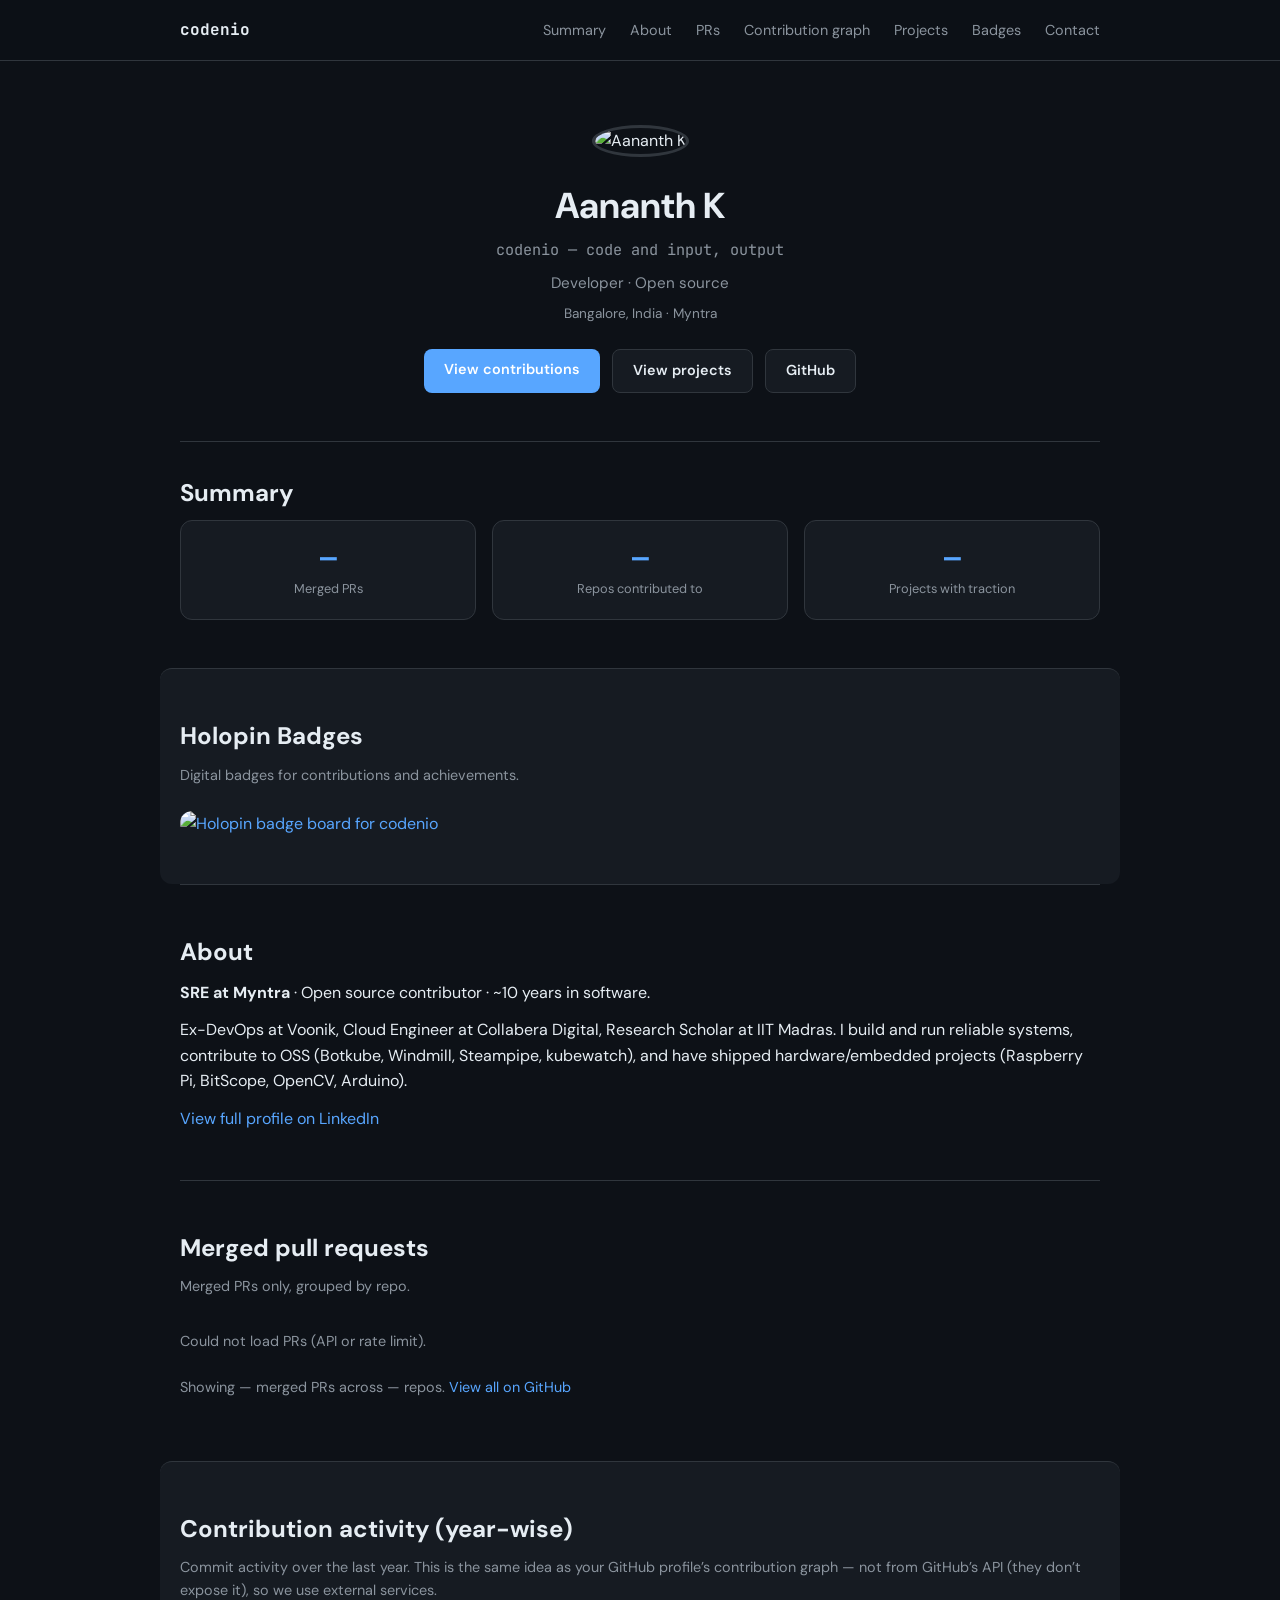
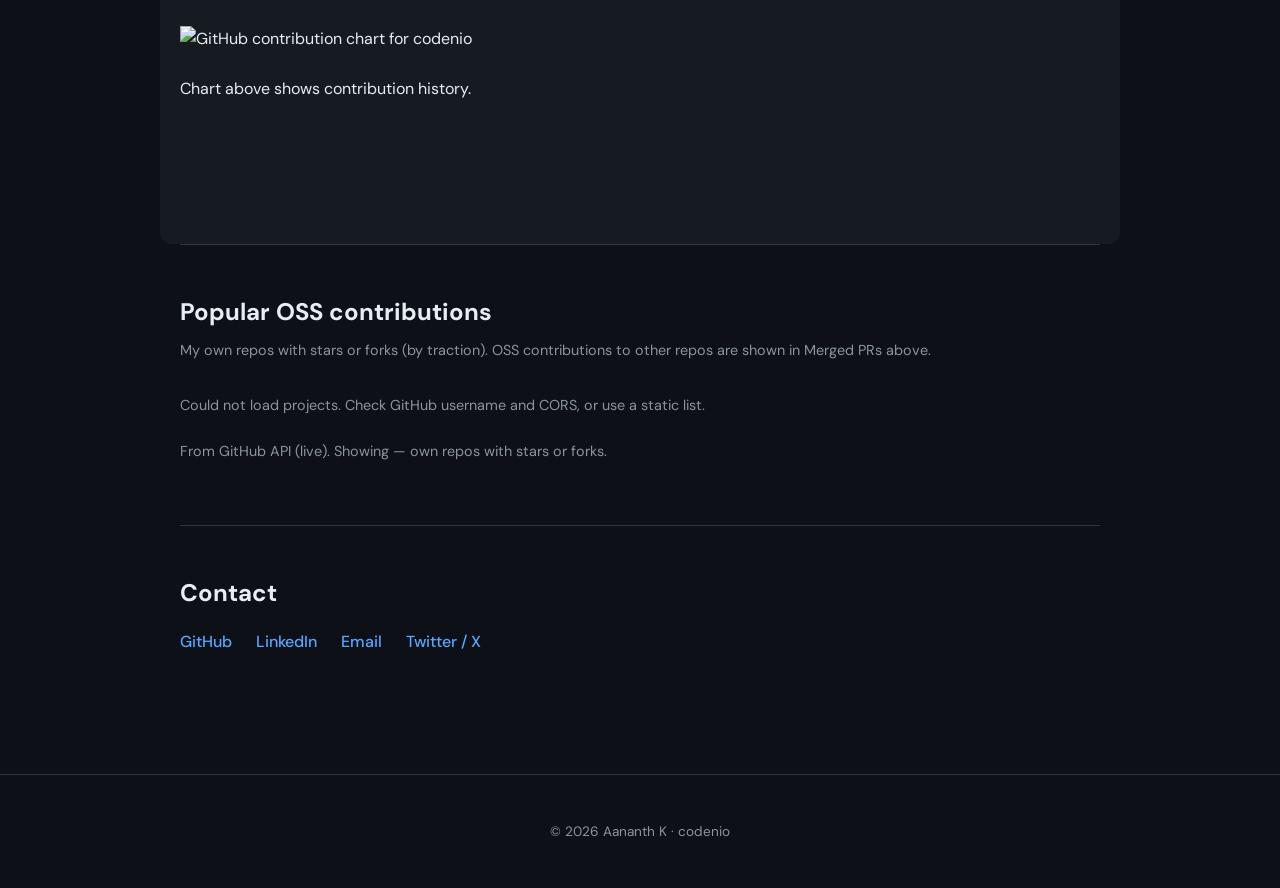
==== index.html @ a26b0956 "Update Github Pages" ====
<!DOCTYPE html>
<html lang="en">
<head>
  <meta charset="UTF-8" />
  <meta name="viewport" content="width=device-width, initial-scale=1.0" />
  <title>Aananth K | Portfolio</title>
  <meta name="description" content="Aananth K - codenio. Code and input, output. Developer portfolio with projects and GitHub contributions." />
  <link rel="stylesheet" href="styles.css" />
  <link rel="preconnect" href="https://fonts.googleapis.com" />
  <link rel="preconnect" href="https://fonts.gstatic.com" crossorigin />
  <link href="https://fonts.googleapis.com/css2?family=DM+Sans:ital,opsz,wght@0,9..40,400;0,9..40,600;0,9..40,700;1,9..40,400&family=JetBrains+Mono:wght@400;500&display=swap" rel="stylesheet" />
</head>
<body>
  <header class="header">
    <nav class="nav">
      <a href="#home" class="nav-logo">codenio</a>
      <ul class="nav-links">
        <li><a href="#summary">Summary</a></li>
        <li><a href="#about">About</a></li>
        <li><a href="#pull-requests">PRs</a></li>
        <li><a href="#contributions">Contribution graph</a></li>
        <li><a href="#projects">Projects</a></li>
        <li><a href="#holopin-badges">Badges</a></li>
        <li><a href="#contact">Contact</a></li>
      </ul>
      <button class="nav-toggle" aria-label="Toggle menu">
        <span></span><span></span><span></span>
      </button>
    </nav>
  </header>

  <main>
    <section id="home" class="hero">
      <div class="hero-avatar-wrap">
        <img id="avatar" src="https://avatars.githubusercontent.com/u/30741615?v=4" alt="Aananth K" class="hero-avatar" />
      </div>
      <h1 class="hero-title"><span id="hero-name">Aananth K</span></h1>
      <p class="hero-tagline">codenio — code and input, output</p>
      <p class="hero-bio" id="hero-bio">Loading...</p>
      <p class="hero-meta" id="hero-meta"></p>
      <div class="hero-cta">
        <a href="#pull-requests" class="btn btn-primary">View contributions</a>
        <a href="#projects" class="btn btn-ghost">View projects</a>
        <a href="https://github.com/codenio" target="_blank" rel="noopener" class="btn btn-ghost">GitHub</a>
      </div>
    </section>

    <section id="summary" class="section summary-section">
      <h2 class="section-title">Summary</h2>
      <div class="summary-infographic">
        <a href="#pull-requests" class="summary-card">
          <span class="summary-card-value" id="summary-pr-count">—</span>
          <span class="summary-card-label">Merged PRs</span>
        </a>
        <a href="#pull-requests" class="summary-card">
          <span class="summary-card-value" id="summary-pr-repos">—</span>
          <span class="summary-card-label">Repos contributed to</span>
        </a>
        <a href="#projects" class="summary-card">
          <span class="summary-card-value" id="summary-project-count">—</span>
          <span class="summary-card-label">Projects with traction</span>
        </a>
      </div>
    </section>

    <section id="holopin-badges" class="section section--dark">
      <h2 class="section-title">Holopin Badges</h2>
      <p class="section-desc">Digital badges for contributions and achievements.</p>
      <a href="https://holopin.io/@codenio" target="_blank" rel="noopener" class="holopin-wrap">
        <img src="https://holopin.io/api/user/board?user=codenio" alt="Holopin badge board for codenio" class="holopin-board" />
      </a>
    </section>

    <section id="about" class="section">
      <h2 class="section-title">About</h2>
      <div class="about-content">
        <p><strong>SRE at Myntra</strong> · Open source contributor · ~10 years in software.</p>
        <p>Ex-DevOps at Voonik, Cloud Engineer at Collabera Digital, Research Scholar at IIT Madras. I build and run reliable systems, contribute to OSS (Botkube, Windmill, Steampipe, kubewatch), and have shipped hardware/embedded projects (Raspberry Pi, BitScope, OpenCV, Arduino).</p>
        <p><a href="https://www.linkedin.com/in/codenio/" target="_blank" rel="noopener">View full profile on LinkedIn</a></p>
      </div>
    </section>

    <section id="pull-requests" class="section">
      <h2 class="section-title">Merged pull requests</h2>
      <p class="section-desc">Merged PRs only, grouped by repo.</p>
      <div id="pr-grid" class="pr-grouped">
        <div class="projects-loading">Loading merged PRs…</div>
      </div>
      <p class="projects-note">Showing <span id="pr-count">—</span> merged PRs across <span id="pr-repo-count">—</span> repos. <a href="https://github.com/search?q=is%3Apr+is%3Amerged+author%3Acodenio&type=pullrequests" target="_blank" rel="noopener">View all on GitHub</a></p>
    </section>

    <section id="contributions" class="section section--dark">
      <h2 class="section-title">Contribution activity (year-wise)</h2>
      <p class="section-desc">Commit activity over the last year. This is the same idea as your GitHub profile’s contribution graph — not from GitHub’s API (they don’t expose it), so we use external services.</p>
      <div class="contrib-chart-wrap">
        <img src="https://ghchart.rshah.org/codenio" alt="GitHub contribution chart for codenio" class="contrib-chart" />
      </div>
      <div class="contrib-calendar" id="contrib-calendar">
        <p class="contrib-loading">Loading contribution calendar…</p>
      </div>
    </section>

    <section id="projects" class="section">
      <h2 class="section-title">Popular OSS contributions</h2>
      <p class="section-desc">My own repos with stars or forks (by traction). OSS contributions to other repos are shown in Merged PRs above.</p>
      <div id="projects-grid" class="projects-grid">
        <div class="projects-loading">Loading repos…</div>
      </div>
      <p class="projects-note">From GitHub API (live). Showing <span id="repo-count">—</span> own repos with stars or forks.</p>
    </section>

    <section id="contact" class="section">
      <h2 class="section-title">Contact</h2>
      <div class="contact-links">
        <a href="https://github.com/codenio" target="_blank" rel="noopener" class="contact-link">GitHub</a>
        <a href="https://www.linkedin.com/in/codenio/" target="_blank" rel="noopener" class="contact-link">LinkedIn</a>
        <a href="mailto:aananthk.mail@gmail.com" class="contact-link">Email</a>
        <a href="https://twitter.com/codenios" target="_blank" rel="noopener" class="contact-link">Twitter / X</a>
      </div>
    </section>
  </main>

  <footer class="footer">
    <p>© <span id="year"></span> Aananth K · codenio</p>
  </footer>

  <script src="script.js"></script>
  <script src="https://unpkg.com/github-calendar@latest/dist/github-calendar.min.js"></script>
  <link rel="stylesheet" href="https://unpkg.com/github-calendar@latest/dist/github-calendar-responsive.css" />
  <script>
    document.addEventListener('DOMContentLoaded', function () {
      if (typeof GitHubCalendar === 'function') {
        GitHubCalendar('#contrib-calendar', 'codenio', { responsive: true, tooltip: true });
      } else {
        document.getElementById('contrib-calendar').innerHTML = '<p>Chart above shows contribution history.</p>';
      }
    });
  </script>
</body>
</html>
---- styles.css ----
/* ----- Variables ----- */
:root {
  --bg: #0d1117;
  --bg-card: #161b22;
  --bg-card-hover: #21262d;
  --border: #30363d;
  --text: #e6edf3;
  --text-muted: #8b949e;
  --accent: #58a6ff;
  --accent-soft: rgba(88, 166, 255, 0.15);
  --green: #3fb950;
  --font-sans: 'DM Sans', system-ui, sans-serif;
  --font-mono: 'JetBrains Mono', monospace;
  --radius: 12px;
  --radius-sm: 8px;
  --header-h: 60px;
}

/* ----- Reset & base ----- */
*, *::before, *::after { box-sizing: border-box; }
html { scroll-behavior: smooth; }
body {
  margin: 0;
  font-family: var(--font-sans);
  font-size: 1rem;
  line-height: 1.6;
  color: var(--text);
  background: var(--bg);
  -webkit-font-smoothing: antialiased;
}

a { color: var(--accent); text-decoration: none; }
a:hover { text-decoration: underline; }

/* ----- Header ----- */
.header {
  position: sticky;
  top: 0;
  z-index: 100;
  background: rgba(13, 17, 23, 0.85);
  backdrop-filter: blur(8px);
  border-bottom: 1px solid var(--border);
}
.nav {
  max-width: 960px;
  margin: 0 auto;
  padding: 0 1.25rem;
  height: var(--header-h);
  display: flex;
  align-items: center;
  justify-content: space-between;
}
.nav-logo {
  font-weight: 700;
  font-family: var(--font-mono);
  color: var(--text);
}
.nav-logo:hover { text-decoration: none; color: var(--accent); }
.nav-links {
  display: flex;
  gap: 1.5rem;
  list-style: none;
  margin: 0;
  padding: 0;
}
.nav-links a {
  color: var(--text-muted);
  font-size: 0.9rem;
}
.nav-links a:hover { color: var(--text); }
.nav-toggle {
  display: none;
  flex-direction: column;
  gap: 5px;
  background: none;
  border: none;
  cursor: pointer;
  padding: 8px;
}
.nav-toggle span {
  width: 22px;
  height: 2px;
  background: var(--text);
}

/* ----- Main ----- */
main { max-width: 960px; margin: 0 auto; padding: 0 1.25rem 4rem; }

/* ----- Hero ----- */
.hero {
  padding: 4rem 0 3rem;
  text-align: center;
}
.hero-avatar-wrap {
  margin-bottom: 1.25rem;
}
.hero-avatar {
  width: 120px;
  height: 120px;
  border-radius: 50%;
  border: 3px solid var(--border);
  object-fit: cover;
}
.hero-title {
  font-size: clamp(1.75rem, 4vw, 2.25rem);
  font-weight: 700;
  margin: 0 0 0.25rem;
}
.hero-tagline {
  font-family: var(--font-mono);
  color: var(--text-muted);
  font-size: 0.95rem;
  margin: 0 0 0.5rem;
}
.hero-bio {
  color: var(--text-muted);
  max-width: 480px;
  margin: 0 auto 0.5rem;
  font-size: 0.95rem;
}
.hero-meta {
  color: var(--text-muted);
  font-size: 0.85rem;
  margin: 0 0 1.5rem;
}
.hero-cta {
  display: flex;
  gap: 0.75rem;
  justify-content: center;
  flex-wrap: wrap;
}

/* ----- Buttons ----- */
.btn {
  display: inline-block;
  padding: 0.6rem 1.25rem;
  border-radius: var(--radius-sm);
  font-weight: 600;
  font-size: 0.9rem;
  transition: background 0.2s, color 0.2s;
}
.btn-primary {
  background: var(--accent);
  color: #fff;
  border: none;
}
.btn-primary:hover { background: #79b8ff; text-decoration: none; }
.btn-ghost {
  background: var(--bg-card);
  color: var(--text);
  border: 1px solid var(--border);
}
.btn-ghost:hover { background: var(--bg-card-hover); text-decoration: none; }

/* ----- Sections ----- */
.section {
  padding: 3rem 0;
  border-top: 1px solid var(--border);
}
.section--dark {
  background: var(--bg-card);
  margin: 0 -1.25rem;
  padding-left: 1.25rem;
  padding-right: 1.25rem;
  border-radius: var(--radius);
}
.section-title {
  font-size: 1.5rem;
  font-weight: 700;
  margin: 0 0 0.5rem;
}
.section-desc {
  color: var(--text-muted);
  font-size: 0.9rem;
  margin: 0 0 1.5rem;
}

/* ----- About ----- */
.about-content p { margin: 0 0 0.75rem; }
.about-content p:last-child { margin-bottom: 0; }

.summary-section { padding-top: 2rem; }
.summary-infographic {
  display: grid;
  grid-template-columns: repeat(auto-fit, minmax(140px, 1fr));
  gap: 1rem;
  margin-top: 0.5rem;
}
.summary-card {
  background: var(--bg-card);
  border: 1px solid var(--border);
  border-radius: var(--radius);
  padding: 1.25rem;
  text-align: center;
  text-decoration: none;
  color: inherit;
  transition: border-color 0.2s, background 0.2s, transform 0.15s;
}
.summary-card:hover {
  border-color: var(--accent);
  background: var(--bg-card-hover);
  transform: translateY(-2px);
}
.summary-card-value {
  display: block;
  font-size: 1.75rem;
  font-weight: 700;
  color: var(--accent);
  font-family: var(--font-mono);
  line-height: 1.2;
}
.summary-card-label {
  display: block;
  font-size: 0.8rem;
  color: var(--text-muted);
  margin-top: 0.25rem;
}

/* ----- Holopin Badges ----- */
.holopin-wrap {
  display: block;
  margin-top: 0.5rem;
}
.holopin-board {
  max-width: 100%;
  height: auto;
  display: block;
  border-radius: var(--radius);
}

/* ----- Projects ----- */
.projects-filters {
  display: flex;
  gap: 0.5rem;
  margin-bottom: 1.25rem;
}
.filter-btn {
  padding: 0.4rem 0.9rem;
  border-radius: var(--radius-sm);
  border: 1px solid var(--border);
  background: var(--bg-card);
  color: var(--text-muted);
  font-size: 0.85rem;
  cursor: pointer;
  font-family: inherit;
}
.filter-btn:hover { color: var(--text); background: var(--bg-card-hover); }
.filter-btn.active {
  background: var(--accent-soft);
  color: var(--accent);
  border-color: var(--accent);
}
.projects-grid {
  display: grid;
  grid-template-columns: repeat(auto-fill, minmax(280px, 1fr));
  gap: 1rem;
}
.projects-loading,
.projects-note {
  color: var(--text-muted);
  font-size: 0.9rem;
  grid-column: 1 / -1;
}
.projects-note { margin-top: 0.5rem; }
.project-card {
  background: var(--bg-card);
  border: 1px solid var(--border);
  border-radius: var(--radius);
  padding: 1.25rem;
  transition: border-color 0.2s, background 0.2s;
}
.project-card:hover {
  border-color: var(--accent);
  background: var(--bg-card-hover);
}
.project-card a { color: inherit; }
.project-card a:hover { text-decoration: none; }
.project-name {
  font-weight: 600;
  font-size: 1rem;
  margin: 0 0 0.35rem;
  display: flex;
  align-items: center;
  gap: 0.5rem;
}
.project-name a { color: var(--text); }
.project-desc {
  color: var(--text-muted);
  font-size: 0.85rem;
  margin: 0 0 0.75rem;
  line-height: 1.45;
  display: -webkit-box;
  -webkit-line-clamp: 2;
  -webkit-box-orient: vertical;
  overflow: hidden;
}
.project-meta {
  display: flex;
  align-items: center;
  gap: 0.75rem;
  font-size: 0.8rem;
  color: var(--text-muted);
  font-family: var(--font-mono);
}
.project-lang {
  padding: 0.15rem 0.5rem;
  border-radius: 4px;
  background: var(--accent-soft);
  color: var(--accent);
}
.project-stats span { margin-right: 0.5rem; }

/* ----- Pull requests ----- */
.pr-grouped {
  display: flex;
  flex-direction: column;
  gap: 2rem;
}
.pr-grouped .projects-loading { margin: 0; }
.pr-repo-group {
  border: 1px solid var(--border);
  border-radius: var(--radius);
  background: var(--bg-card);
  overflow: hidden;
}
.pr-repo-group[open] .pr-repo-heading { border-bottom: 1px solid var(--border); }
.pr-repo-heading {
  display: flex;
  align-items: baseline;
  gap: 0.75rem;
  padding: 1rem 1.25rem;
  font-size: 1rem;
  font-weight: 600;
  cursor: pointer;
  list-style: none;
  margin: 0;
}
.pr-repo-heading::-webkit-details-marker { display: none; }
.pr-repo-heading::before {
  content: '▶';
  font-size: 0.65rem;
  color: var(--text-muted);
  margin-right: 0.35rem;
  transition: transform 0.2s;
}
.pr-repo-group[open] .pr-repo-heading::before { transform: rotate(90deg); }
.pr-repo-link {
  font-family: var(--font-mono);
  color: var(--accent);
}
.pr-repo-link:hover { color: var(--text); text-decoration: none; }
.pr-repo-count {
  font-size: 0.8rem;
  font-weight: 400;
  color: var(--text-muted);
  font-family: var(--font-mono);
}
.pr-repo-group .pr-grid {
  padding: 1rem 1.25rem 1.25rem;
  display: grid;
  grid-template-columns: repeat(auto-fill, minmax(260px, 1fr));
  gap: 0.75rem;
}
.pr-card {
  background: var(--bg);
  border: 1px solid var(--border);
  border-radius: var(--radius-sm);
  padding: 1rem;
  transition: border-color 0.2s, background 0.2s;
}
.pr-card:hover {
  border-color: var(--accent);
  background: var(--bg-card-hover);
}
.pr-card a { color: inherit; }
.pr-card a:hover { text-decoration: none; }
.pr-title {
  font-weight: 600;
  font-size: 0.9rem;
  margin: 0 0 0.4rem;
  line-height: 1.35;
  display: -webkit-box;
  -webkit-line-clamp: 2;
  -webkit-box-orient: vertical;
  overflow: hidden;
  color: var(--text);
}
.pr-meta {
  display: flex;
  align-items: center;
  flex-wrap: wrap;
  gap: 0.5rem 0.75rem;
  font-size: 0.78rem;
  color: var(--text-muted);
  font-family: var(--font-mono);
}
.pr-state {
  padding: 0.12rem 0.4rem;
  border-radius: 4px;
  font-size: 0.7rem;
}
.pr-state--merged {
  background: rgba(63, 185, 80, 0.2);
  color: var(--green);
}
.pr-date { color: var(--text-muted); }
.pr-num { color: var(--text-muted); }

/* ----- Contributions ----- */
.contrib-links {
  font-size: 0.9rem;
  color: var(--text-muted);
  margin: 0 0 1rem;
}
.contrib-links a { color: var(--accent); }
.contrib-chart-wrap {
  margin-bottom: 1.5rem;
  overflow-x: auto;
}
.contrib-chart {
  max-width: 100%;
  height: auto;
  display: block;
}
.contrib-calendar {
  min-height: 120px;
}
.contrib-loading { color: var(--text-muted); }

/* ----- Contact ----- */
.contact-links {
  display: flex;
  gap: 1.5rem;
  flex-wrap: wrap;
}
.contact-link {
  font-weight: 500;
  padding: 0.5rem 0;
}
.contact-link:hover { color: var(--accent); }

/* ----- Footer ----- */
.footer {
  text-align: center;
  padding: 2rem 1rem;
  border-top: 1px solid var(--border);
  color: var(--text-muted);
  font-size: 0.85rem;
}

/* ----- Mobile ----- */
@media (max-width: 640px) {
  .nav-links {
    display: none;
    position: absolute;
    top: var(--header-h);
    left: 0;
    right: 0;
    background: var(--bg-card);
    flex-direction: column;
    padding: 1rem;
    border-bottom: 1px solid var(--border);
  }
  .nav-links.open { display: flex; }
  .nav-toggle { display: flex; }
  .hero { padding-top: 2.5rem; }
  .section { padding: 2rem 0; }
}
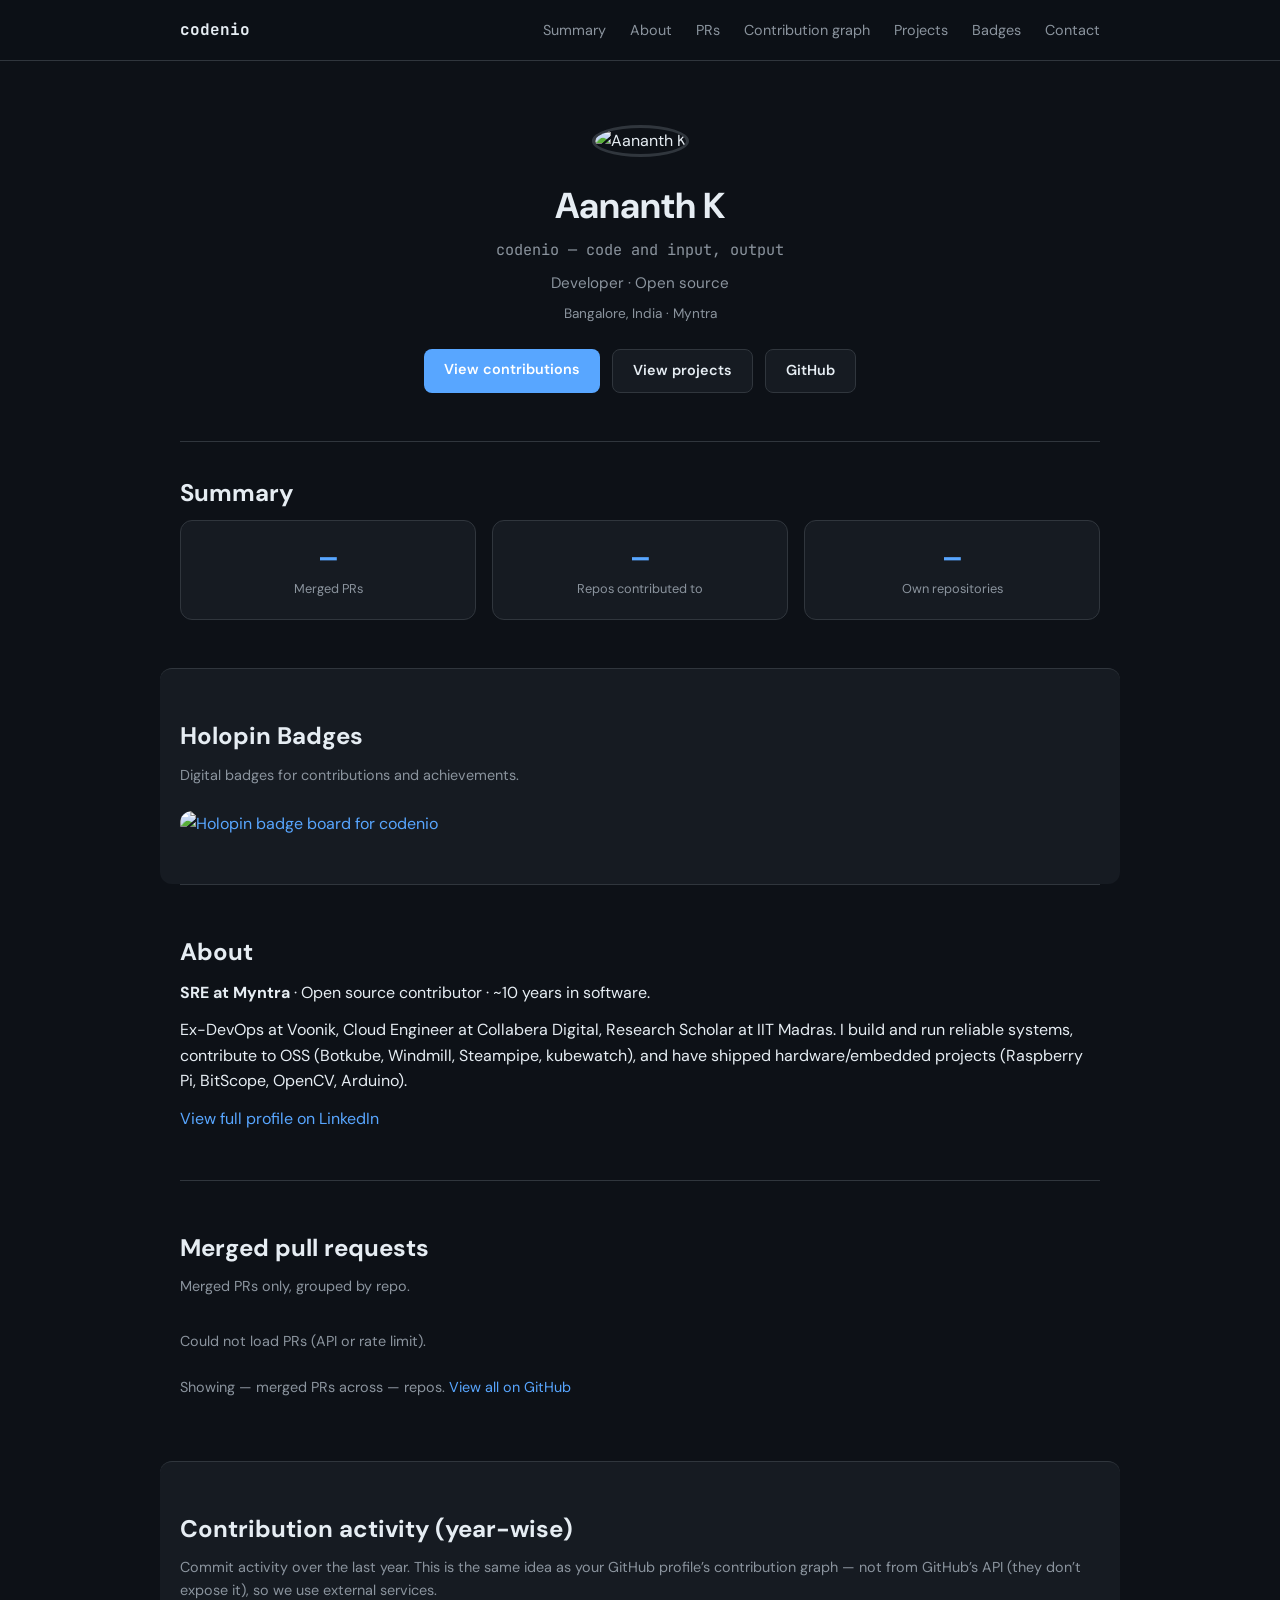
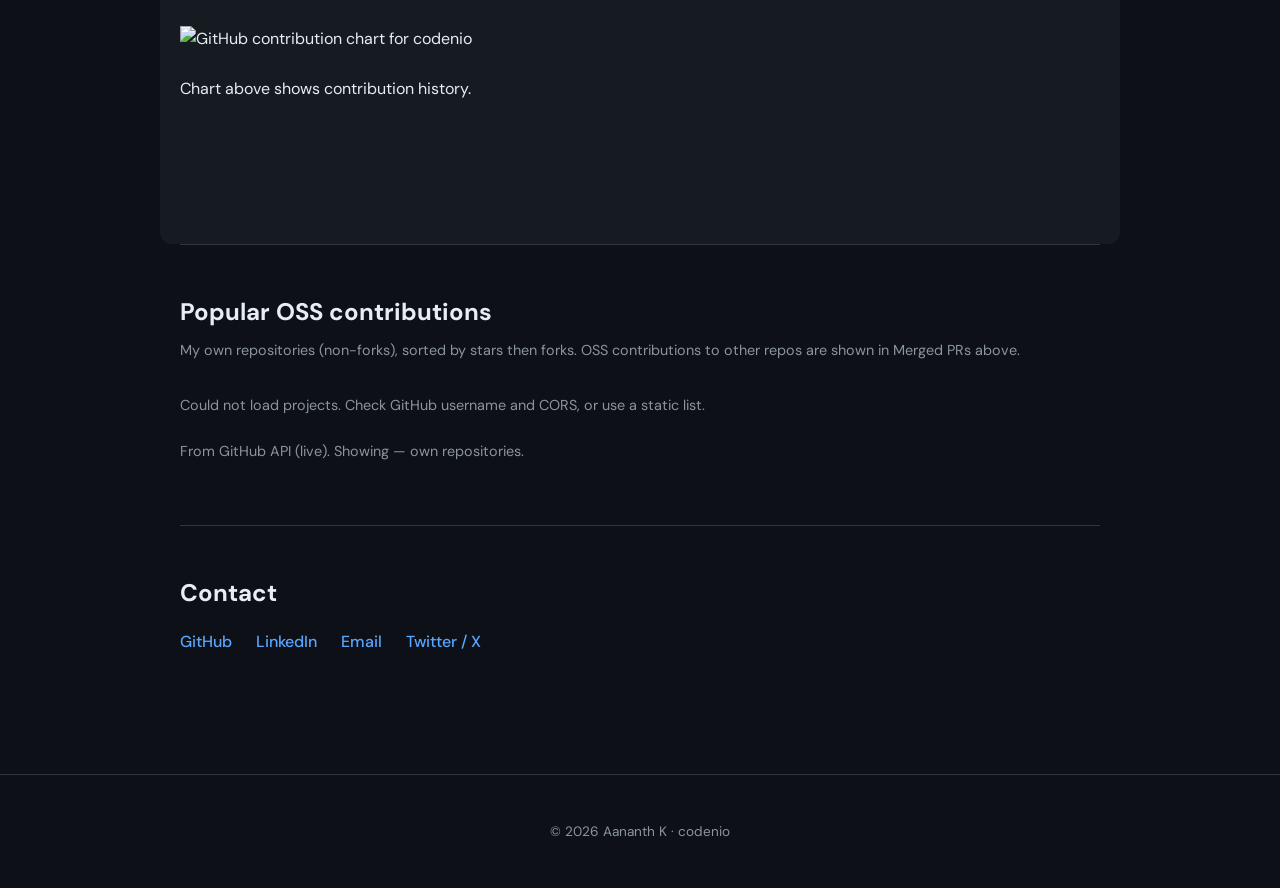
==== commit 2fcd49cb: "update site load all projects" ====
--- a/index.html
+++ b/index.html
@@ -58,7 +58,7 @@
         </a>
         <a href="#projects" class="summary-card">
           <span class="summary-card-value" id="summary-project-count">—</span>
-          <span class="summary-card-label">Projects with traction</span>
+          <span class="summary-card-label">Own repositories</span>
         </a>
       </div>
     </section>
@@ -102,11 +102,11 @@
 
     <section id="projects" class="section">
       <h2 class="section-title">Popular OSS contributions</h2>
-      <p class="section-desc">My own repos with stars or forks (by traction). OSS contributions to other repos are shown in Merged PRs above.</p>
+      <p class="section-desc">My own repositories (non-forks), sorted by stars then forks. OSS contributions to other repos are shown in Merged PRs above.</p>
       <div id="projects-grid" class="projects-grid">
         <div class="projects-loading">Loading repos…</div>
       </div>
-      <p class="projects-note">From GitHub API (live). Showing <span id="repo-count">—</span> own repos with stars or forks.</p>
+      <p class="projects-note">From GitHub API (live). Showing <span id="repo-count">—</span> own repositories.</p>
     </section>
 
     <section id="contact" class="section">
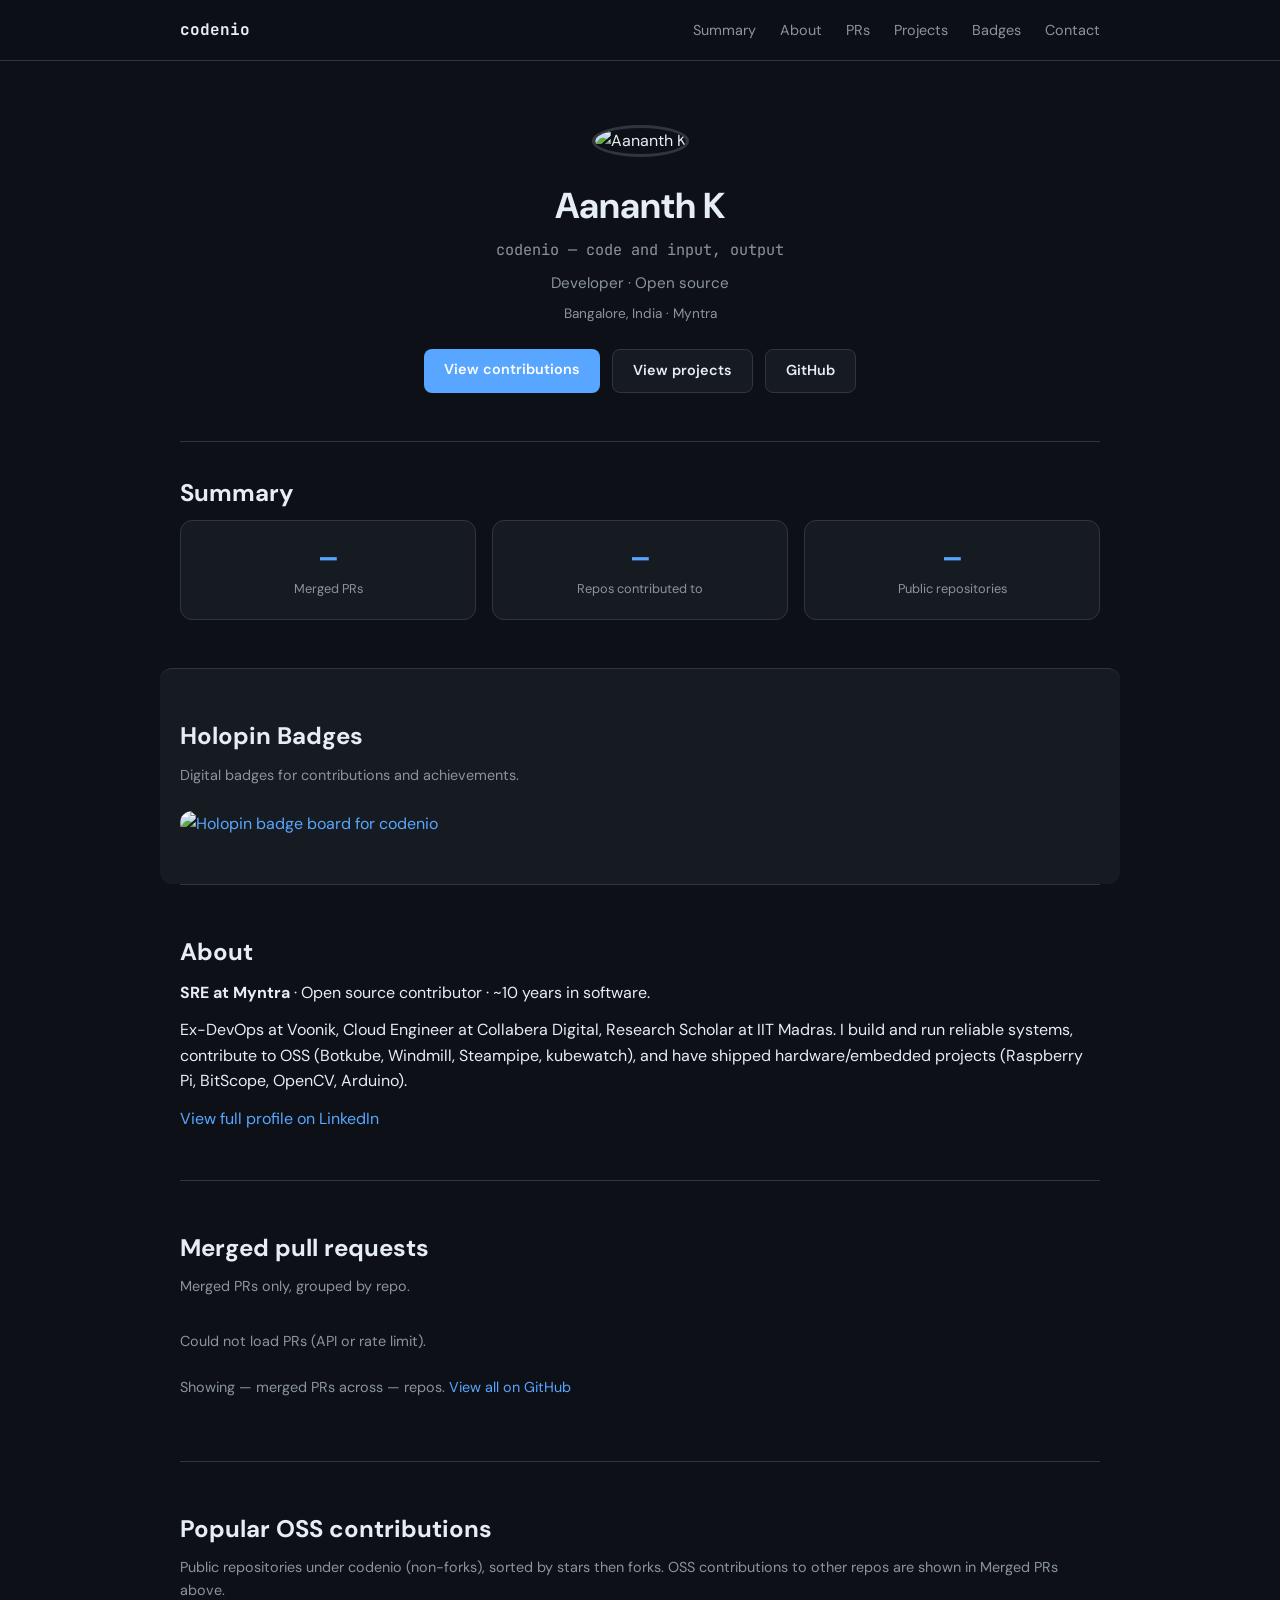
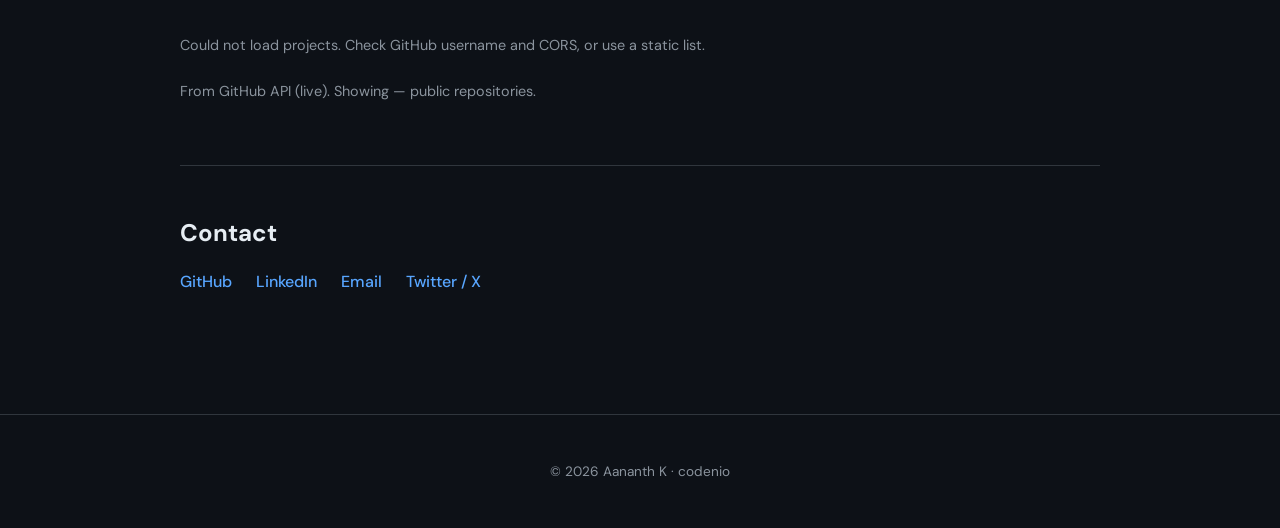
==== commit 32d996b2: "update page" ====
--- a/index.html
+++ b/index.html
@@ -18,7 +18,6 @@
         <li><a href="#summary">Summary</a></li>
         <li><a href="#about">About</a></li>
         <li><a href="#pull-requests">PRs</a></li>
-        <li><a href="#contributions">Contribution graph</a></li>
         <li><a href="#projects">Projects</a></li>
         <li><a href="#holopin-badges">Badges</a></li>
         <li><a href="#contact">Contact</a></li>
@@ -58,7 +57,7 @@
         </a>
         <a href="#projects" class="summary-card">
           <span class="summary-card-value" id="summary-project-count">—</span>
-          <span class="summary-card-label">Own repositories</span>
+          <span class="summary-card-label">Public repositories</span>
         </a>
       </div>
     </section>
@@ -89,24 +88,13 @@
       <p class="projects-note">Showing <span id="pr-count">—</span> merged PRs across <span id="pr-repo-count">—</span> repos. <a href="https://github.com/search?q=is%3Apr+is%3Amerged+author%3Acodenio&type=pullrequests" target="_blank" rel="noopener">View all on GitHub</a></p>
     </section>
 
-    <section id="contributions" class="section section--dark">
-      <h2 class="section-title">Contribution activity (year-wise)</h2>
-      <p class="section-desc">Commit activity over the last year. This is the same idea as your GitHub profile’s contribution graph — not from GitHub’s API (they don’t expose it), so we use external services.</p>
-      <div class="contrib-chart-wrap">
-        <img src="https://ghchart.rshah.org/codenio" alt="GitHub contribution chart for codenio" class="contrib-chart" />
-      </div>
-      <div class="contrib-calendar" id="contrib-calendar">
-        <p class="contrib-loading">Loading contribution calendar…</p>
-      </div>
-    </section>
-
     <section id="projects" class="section">
       <h2 class="section-title">Popular OSS contributions</h2>
-      <p class="section-desc">My own repositories (non-forks), sorted by stars then forks. OSS contributions to other repos are shown in Merged PRs above.</p>
+      <p class="section-desc">Public repositories under codenio (non-forks), sorted by stars then forks. OSS contributions to other repos are shown in Merged PRs above.</p>
       <div id="projects-grid" class="projects-grid">
         <div class="projects-loading">Loading repos…</div>
       </div>
-      <p class="projects-note">From GitHub API (live). Showing <span id="repo-count">—</span> own repositories.</p>
+      <p class="projects-note">From GitHub API (live). Showing <span id="repo-count">—</span> public repositories.</p>
     </section>
 
     <section id="contact" class="section">
@@ -125,16 +113,5 @@
   </footer>
 
   <script src="script.js"></script>
-  <script src="https://unpkg.com/github-calendar@latest/dist/github-calendar.min.js"></script>
-  <link rel="stylesheet" href="https://unpkg.com/github-calendar@latest/dist/github-calendar-responsive.css" />
-  <script>
-    document.addEventListener('DOMContentLoaded', function () {
-      if (typeof GitHubCalendar === 'function') {
-        GitHubCalendar('#contrib-calendar', 'codenio', { responsive: true, tooltip: true });
-      } else {
-        document.getElementById('contrib-calendar').innerHTML = '<p>Chart above shows contribution history.</p>';
-      }
-    });
-  </script>
 </body>
 </html>
--- a/styles.css
+++ b/styles.css
@@ -405,27 +405,6 @@
 }
 .pr-date { color: var(--text-muted); }
 .pr-num { color: var(--text-muted); }
-
-/* ----- Contributions ----- */
-.contrib-links {
-  font-size: 0.9rem;
-  color: var(--text-muted);
-  margin: 0 0 1rem;
-}
-.contrib-links a { color: var(--accent); }
-.contrib-chart-wrap {
-  margin-bottom: 1.5rem;
-  overflow-x: auto;
-}
-.contrib-chart {
-  max-width: 100%;
-  height: auto;
-  display: block;
-}
-.contrib-calendar {
-  min-height: 120px;
-}
-.contrib-loading { color: var(--text-muted); }
 
 /* ----- Contact ----- */
 .contact-links {
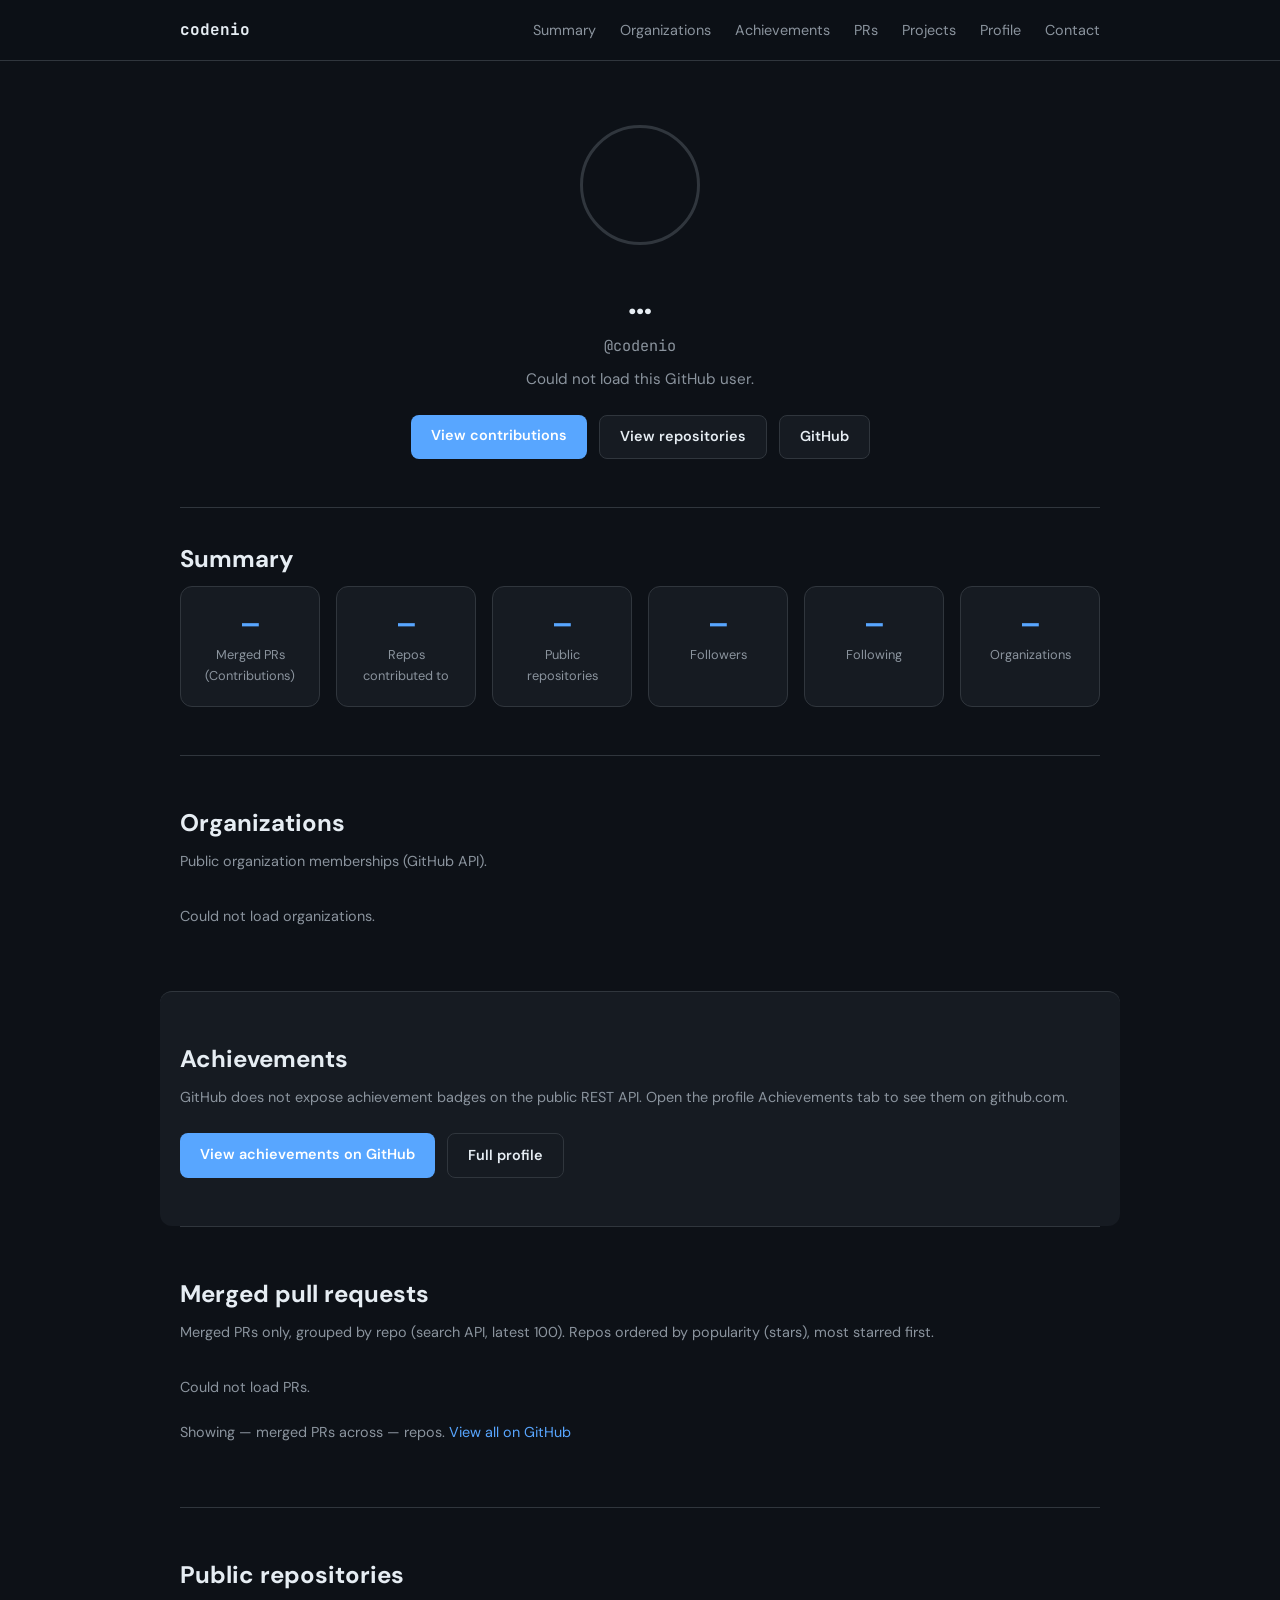
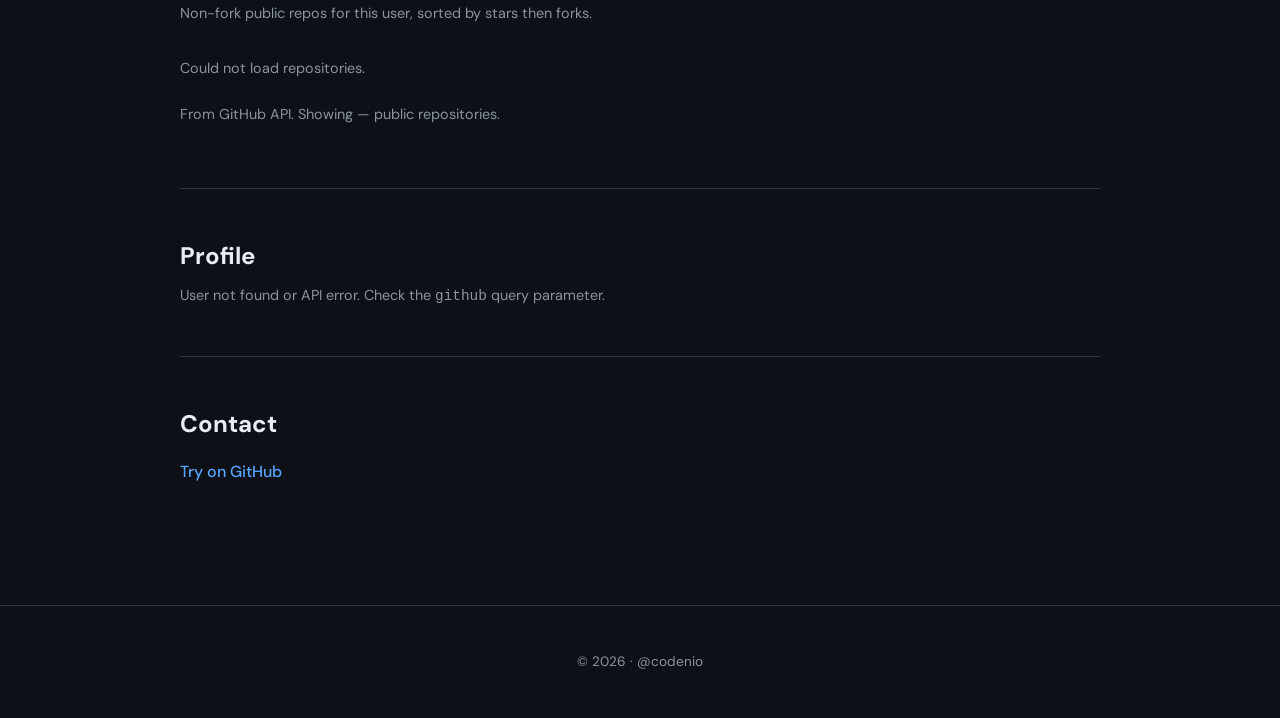
==== commit 0a33a772: "Update Site" ====
--- a/index.html
+++ b/index.html
@@ -3,8 +3,8 @@
 <head>
   <meta charset="UTF-8" />
   <meta name="viewport" content="width=device-width, initial-scale=1.0" />
-  <title>Aananth K | Portfolio</title>
-  <meta name="description" content="Aananth K - codenio. Code and input, output. Developer portfolio with projects and GitHub contributions." />
+  <title>GitHub profile</title>
+  <meta name="description" content="Live GitHub profile: repos, merged PRs, organizations, and public stats." />
   <link rel="stylesheet" href="styles.css" />
   <link rel="preconnect" href="https://fonts.googleapis.com" />
   <link rel="preconnect" href="https://fonts.gstatic.com" crossorigin />
@@ -13,13 +13,14 @@
 <body>
   <header class="header">
     <nav class="nav">
-      <a href="#home" class="nav-logo">codenio</a>
+      <a href="#home" class="nav-logo" id="nav-logo">GitHub</a>
       <ul class="nav-links">
         <li><a href="#summary">Summary</a></li>
-        <li><a href="#about">About</a></li>
+        <li><a href="#organizations">Organizations</a></li>
+        <li><a href="#achievements">Achievements</a></li>
         <li><a href="#pull-requests">PRs</a></li>
         <li><a href="#projects">Projects</a></li>
-        <li><a href="#holopin-badges">Badges</a></li>
+        <li><a href="#profile">Profile</a></li>
         <li><a href="#contact">Contact</a></li>
       </ul>
       <button class="nav-toggle" aria-label="Toggle menu">
@@ -29,18 +30,19 @@
   </header>
 
   <main>
+    <div id="github-rate-notice" class="rate-notice" role="alert" hidden></div>
     <section id="home" class="hero">
       <div class="hero-avatar-wrap">
-        <img id="avatar" src="https://avatars.githubusercontent.com/u/30741615?v=4" alt="Aananth K" class="hero-avatar" />
+        <img id="avatar" src="[data-uri]" alt="" class="hero-avatar" width="120" height="120" />
       </div>
-      <h1 class="hero-title"><span id="hero-name">Aananth K</span></h1>
-      <p class="hero-tagline">codenio — code and input, output</p>
-      <p class="hero-bio" id="hero-bio">Loading...</p>
+      <h1 class="hero-title"><span id="hero-name">…</span></h1>
+      <p class="hero-tagline" id="hero-login"></p>
+      <p class="hero-bio" id="hero-bio">Loading profile…</p>
       <p class="hero-meta" id="hero-meta"></p>
       <div class="hero-cta">
         <a href="#pull-requests" class="btn btn-primary">View contributions</a>
-        <a href="#projects" class="btn btn-ghost">View projects</a>
-        <a href="https://github.com/codenio" target="_blank" rel="noopener" class="btn btn-ghost">GitHub</a>
+        <a href="#projects" class="btn btn-ghost">View repositories</a>
+        <a href="#" id="hero-github-link" target="_blank" rel="noopener" class="btn btn-ghost">GitHub</a>
       </div>
     </section>
 
@@ -49,7 +51,7 @@
       <div class="summary-infographic">
         <a href="#pull-requests" class="summary-card">
           <span class="summary-card-value" id="summary-pr-count">—</span>
-          <span class="summary-card-label">Merged PRs</span>
+          <span class="summary-card-label">Merged PRs (Contributions)</span>
         </a>
         <a href="#pull-requests" class="summary-card">
           <span class="summary-card-value" id="summary-pr-repos">—</span>
@@ -59,57 +61,73 @@
           <span class="summary-card-value" id="summary-project-count">—</span>
           <span class="summary-card-label">Public repositories</span>
         </a>
+        <a href="#profile" class="summary-card">
+          <span class="summary-card-value" id="summary-followers">—</span>
+          <span class="summary-card-label">Followers</span>
+        </a>
+        <a href="#profile" class="summary-card">
+          <span class="summary-card-value" id="summary-following">—</span>
+          <span class="summary-card-label">Following</span>
+        </a>
+        <a href="#organizations" class="summary-card">
+          <span class="summary-card-value" id="summary-org-count">—</span>
+          <span class="summary-card-label">Organizations</span>
+        </a>
       </div>
     </section>
 
-    <section id="holopin-badges" class="section section--dark">
-      <h2 class="section-title">Holopin Badges</h2>
-      <p class="section-desc">Digital badges for contributions and achievements.</p>
-      <a href="https://holopin.io/@codenio" target="_blank" rel="noopener" class="holopin-wrap">
-        <img src="https://holopin.io/api/user/board?user=codenio" alt="Holopin badge board for codenio" class="holopin-board" />
-      </a>
+    <section id="organizations" class="section">
+      <h2 class="section-title">Organizations</h2>
+      <p class="section-desc">Public organization memberships (GitHub API).</p>
+      <div id="orgs-grid" class="orgs-grid">
+        <div class="projects-loading">Loading organizations…</div>
+      </div>
     </section>
 
-    <section id="about" class="section">
-      <h2 class="section-title">About</h2>
-      <div class="about-content">
-        <p><strong>SRE at Myntra</strong> · Open source contributor · ~10 years in software.</p>
-        <p>Ex-DevOps at Voonik, Cloud Engineer at Collabera Digital, Research Scholar at IIT Madras. I build and run reliable systems, contribute to OSS (Botkube, Windmill, Steampipe, kubewatch), and have shipped hardware/embedded projects (Raspberry Pi, BitScope, OpenCV, Arduino).</p>
-        <p><a href="https://www.linkedin.com/in/codenio/" target="_blank" rel="noopener">View full profile on LinkedIn</a></p>
-      </div>
+    <section id="achievements" class="section section--dark">
+      <h2 class="section-title">Achievements</h2>
+      <p class="section-desc">GitHub does not expose achievement badges on the public REST API. Open the profile Achievements tab to see them on github.com.</p>
+      <p class="achievements-actions">
+        <a href="#" id="achievements-link" target="_blank" rel="noopener" class="btn btn-primary">View achievements on GitHub</a>
+        <a href="#" id="profile-link" target="_blank" rel="noopener" class="btn btn-ghost">Full profile</a>
+      </p>
     </section>
 
     <section id="pull-requests" class="section">
       <h2 class="section-title">Merged pull requests</h2>
-      <p class="section-desc">Merged PRs only, grouped by repo.</p>
+      <p class="section-desc">Merged PRs only, grouped by repo (search API, latest 100). Repos ordered by popularity (stars), most starred first.</p>
       <div id="pr-grid" class="pr-grouped">
         <div class="projects-loading">Loading merged PRs…</div>
       </div>
-      <p class="projects-note">Showing <span id="pr-count">—</span> merged PRs across <span id="pr-repo-count">—</span> repos. <a href="https://github.com/search?q=is%3Apr+is%3Amerged+author%3Acodenio&type=pullrequests" target="_blank" rel="noopener">View all on GitHub</a></p>
+      <p class="projects-note">Showing <span id="pr-count">—</span> merged PRs across <span id="pr-repo-count">—</span> repos. <a href="#" id="pr-search-link" target="_blank" rel="noopener">View all on GitHub</a></p>
     </section>
 
     <section id="projects" class="section">
-      <h2 class="section-title">Popular OSS contributions</h2>
-      <p class="section-desc">Public repositories under codenio (non-forks), sorted by stars then forks. OSS contributions to other repos are shown in Merged PRs above.</p>
+      <h2 class="section-title">Public repositories</h2>
+      <p class="section-desc">Non-fork public repos for this user, sorted by stars then forks.</p>
       <div id="projects-grid" class="projects-grid">
         <div class="projects-loading">Loading repos…</div>
       </div>
-      <p class="projects-note">From GitHub API (live). Showing <span id="repo-count">—</span> public repositories.</p>
+      <p class="projects-note">From GitHub API. Showing <span id="repo-count">—</span> public repositories.</p>
+    </section>
+
+    <section id="profile" class="section">
+      <h2 class="section-title">Profile</h2>
+      <div class="about-content" id="profile-content">
+        <p class="projects-loading">Loading…</p>
+      </div>
     </section>
 
     <section id="contact" class="section">
       <h2 class="section-title">Contact</h2>
-      <div class="contact-links">
-        <a href="https://github.com/codenio" target="_blank" rel="noopener" class="contact-link">GitHub</a>
-        <a href="https://www.linkedin.com/in/codenio/" target="_blank" rel="noopener" class="contact-link">LinkedIn</a>
-        <a href="mailto:aananthk.mail@gmail.com" class="contact-link">Email</a>
-        <a href="https://twitter.com/codenios" target="_blank" rel="noopener" class="contact-link">Twitter / X</a>
+      <div class="contact-links" id="contact-links">
+        <span class="projects-loading">Loading…</span>
       </div>
     </section>
   </main>
 
   <footer class="footer">
-    <p>© <span id="year"></span> Aananth K · codenio</p>
+    <p id="footer-line">© <span id="year"></span></p>
   </footer>
 
   <script src="script.js"></script>
--- a/styles.css
+++ b/styles.css
@@ -86,6 +86,28 @@
 /* ----- Main ----- */
 main { max-width: 960px; margin: 0 auto; padding: 0 1.25rem 4rem; }
 
+/* ----- GitHub rate limit ----- */
+.rate-notice {
+  margin: 1rem 0 0;
+  padding: 1rem 1.25rem;
+  border-radius: var(--radius);
+  border: 1px solid rgba(210, 153, 34, 0.45);
+  background: rgba(210, 153, 34, 0.12);
+  color: var(--text);
+  font-size: 0.9rem;
+  line-height: 1.5;
+}
+.rate-notice p {
+  margin: 0;
+}
+.rate-notice a {
+  color: var(--accent);
+  font-weight: 500;
+}
+.rate-notice strong {
+  color: var(--text);
+}
+
 /* ----- Hero ----- */
 .hero {
   padding: 4rem 0 3rem;
@@ -216,16 +238,65 @@
   margin-top: 0.25rem;
 }
 
-/* ----- Holopin Badges ----- */
-.holopin-wrap {
-  display: block;
-  margin-top: 0.5rem;
-}
-.holopin-board {
-  max-width: 100%;
-  height: auto;
-  display: block;
+/* ----- Organizations ----- */
+.orgs-grid {
+  display: grid;
+  grid-template-columns: repeat(auto-fill, minmax(240px, 1fr));
+  gap: 1rem;
+}
+.org-card {
+  background: var(--bg-card);
+  border: 1px solid var(--border);
   border-radius: var(--radius);
+  overflow: hidden;
+  transition: border-color 0.2s, background 0.2s;
+}
+.org-card:hover {
+  border-color: var(--accent);
+  background: var(--bg-card-hover);
+}
+.org-card-link {
+  display: flex;
+  align-items: flex-start;
+  gap: 1rem;
+  padding: 1rem 1.25rem;
+  color: inherit;
+  text-decoration: none;
+}
+.org-card-link:hover { text-decoration: none; }
+.org-avatar {
+  width: 48px;
+  height: 48px;
+  border-radius: var(--radius-sm);
+  flex-shrink: 0;
+  object-fit: cover;
+  border: 1px solid var(--border);
+}
+.org-card-body { min-width: 0; }
+.org-name {
+  font-weight: 600;
+  font-size: 1rem;
+  margin: 0 0 0.35rem;
+  font-family: var(--font-mono);
+  color: var(--accent);
+}
+.org-desc {
+  font-size: 0.85rem;
+  color: var(--text-muted);
+  margin: 0;
+  line-height: 1.45;
+  display: -webkit-box;
+  -webkit-line-clamp: 2;
+  -webkit-box-orient: vertical;
+  overflow: hidden;
+}
+
+/* ----- Achievements CTA ----- */
+.achievements-actions {
+  display: flex;
+  flex-wrap: wrap;
+  gap: 0.75rem;
+  margin: 0;
 }
 
 /* ----- Projects ----- */
@@ -326,8 +397,9 @@
 .pr-repo-group[open] .pr-repo-heading { border-bottom: 1px solid var(--border); }
 .pr-repo-heading {
   display: flex;
-  align-items: baseline;
-  gap: 0.75rem;
+  flex-wrap: wrap;
+  align-items: center;
+  gap: 0.5rem 1rem;
   padding: 1rem 1.25rem;
   font-size: 1rem;
   font-weight: 600;
@@ -335,6 +407,20 @@
   list-style: none;
   margin: 0;
 }
+.pr-repo-stats {
+  display: inline-flex;
+  flex-wrap: wrap;
+  align-items: center;
+  gap: 0.35rem 0.85rem;
+  margin-left: auto;
+  font-size: 0.78rem;
+  font-weight: 400;
+  color: var(--text-muted);
+  font-family: var(--font-mono);
+}
+.pr-repo-stat {
+  white-space: nowrap;
+}
 .pr-repo-heading::-webkit-details-marker { display: none; }
 .pr-repo-heading::before {
   content: '▶';
@@ -350,10 +436,11 @@
 }
 .pr-repo-link:hover { color: var(--text); text-decoration: none; }
 .pr-repo-count {
-  font-size: 0.8rem;
-  font-weight: 400;
-  color: var(--text-muted);
-  font-family: var(--font-mono);
+  font-size: 0.78rem;
+  font-weight: 600;
+  color: var(--accent);
+  font-family: var(--font-mono);
+  white-space: nowrap;
 }
 .pr-repo-group .pr-grid {
   padding: 1rem 1.25rem 1.25rem;
@@ -444,4 +531,9 @@
   .nav-toggle { display: flex; }
   .hero { padding-top: 2.5rem; }
   .section { padding: 2rem 0; }
-}
+  .pr-repo-stats {
+    margin-left: 0;
+    width: 100%;
+    padding-left: 1.15rem;
+  }
+}
